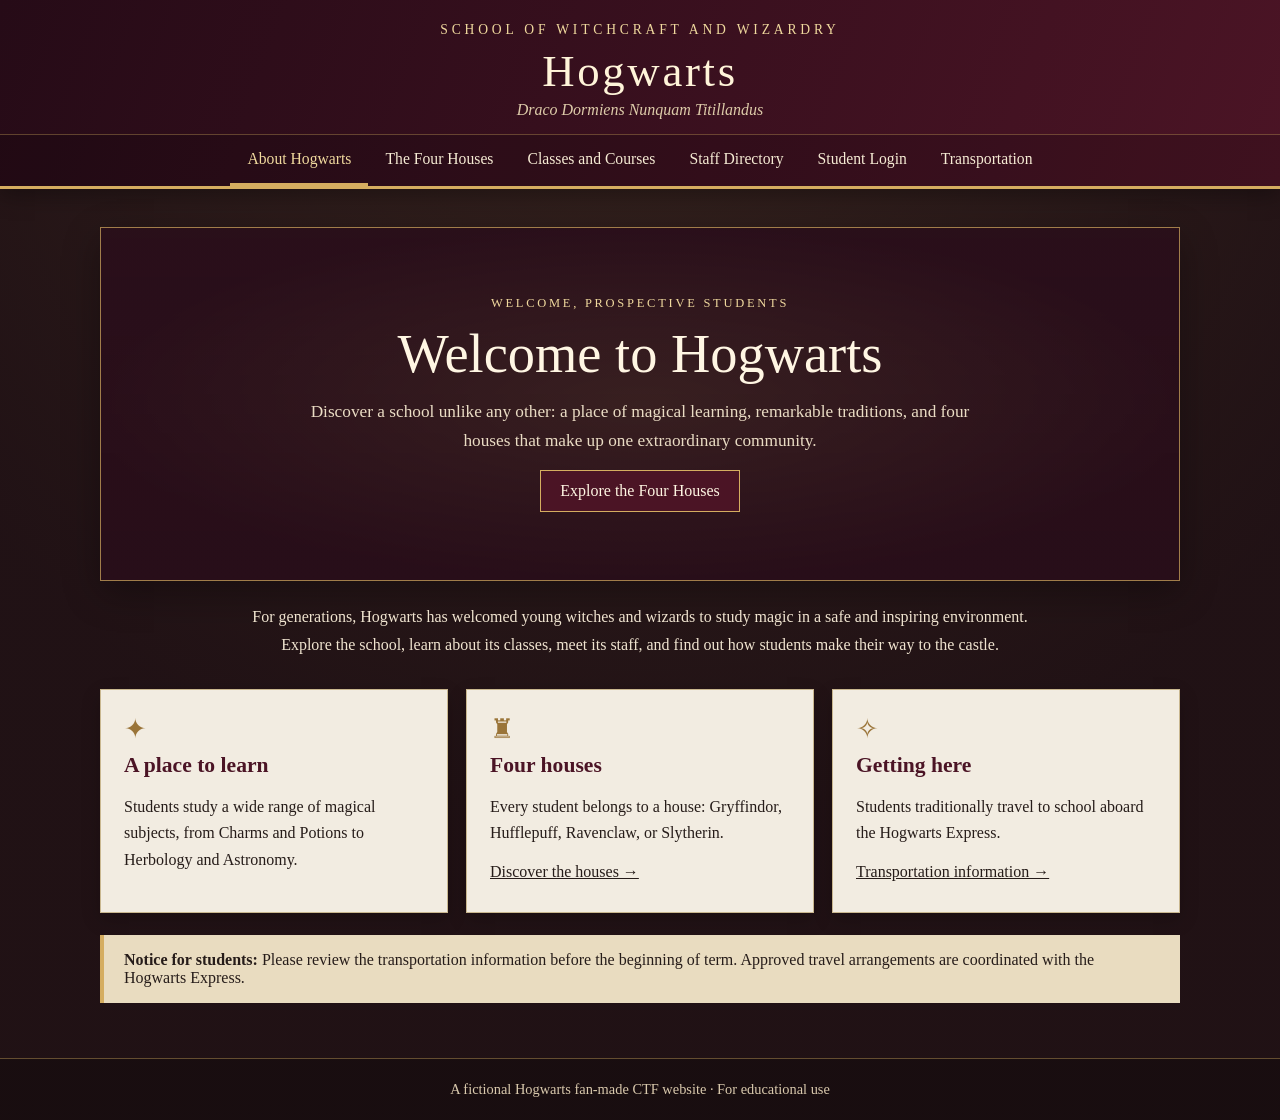
==== hogwartsschoolofwitchcraftandwizardry/index.html @ d5b27ce9 "post hogwartsschoolofwitchcraftandwizardry" ====
<!doctype html>
<html lang="en">
<head>
  <meta charset="utf-8">
  <meta name="viewport" content="width=device-width, initial-scale=1">
  <meta name="description" content="Hogwarts School of Witchcraft and Wizardry information website">
  <title>About Hogwarts | Hogwarts</title>
  <link rel="stylesheet" href="style.css">
  <script src="script.js" defer></script>
</head>
<body data-page="index.html">
  <header id="site-header" class="site-header"></header>
  <main>
    <section class="hero">
  <div class="eyebrow">Welcome, prospective students</div>
  <h2>Welcome to Hogwarts</h2>
  <p>Discover a school unlike any other: a place of magical learning, remarkable traditions, and four houses that make up one extraordinary community.</p>
  <a class="button" href="houses.html">Explore the Four Houses</a>
</section>
<p class="intro">For generations, Hogwarts has welcomed young witches and wizards to study magic in a safe and inspiring environment. Explore the school, learn about its classes, meet its staff, and find out how students make their way to the castle.</p>
<div class="grid">
  <article class="card"><div class="symbol">✦</div><h3>A place to learn</h3><p>Students study a wide range of magical subjects, from Charms and Potions to Herbology and Astronomy.</p></article>
  <article class="card"><div class="symbol">♜</div><h3>Four houses</h3><p>Every student belongs to a house: Gryffindor, Hufflepuff, Ravenclaw, or Slytherin.</p><a href="houses.html">Discover the houses →</a></article>
  <article class="card"><div class="symbol">✧</div><h3>Getting here</h3><p>Students traditionally travel to school aboard the Hogwarts Express.</p><a href="transportation.html">Transportation information →</a></article>
</div>
<div class="notice"><strong>Notice for students:</strong> Please review the transportation information before the beginning of term. Approved travel arrangements are coordinated with the Hogwarts Express.</div>
  </main>
  <footer id="site-footer" class="site-footer"></footer>
</body>
</html>
---- hogwartsschoolofwitchcraftandwizardry/style.css ----
:root {
  --burgundy: #4b1425;
  --burgundy-dark: #260b17;
  --gold: #d5ad60;
  --gold-light: #f0d99e;
  --parchment: #f3ead7;
  --ink: #261c19;
  --muted: #6f6258;
  --card: rgba(255, 250, 239, .94);
}
* { box-sizing: border-box; }
html { scroll-behavior: smooth; }
body {
  margin: 0;
  color: var(--ink);
  background:
    linear-gradient(rgba(32, 17, 20, .78), rgba(32, 17, 20, .88)),
    radial-gradient(circle at top, #80613e, #24151a 65%);
  font-family: Georgia, "Times New Roman", serif;
  min-height: 100vh;
}
a { color: inherit; }
.site-header {
  color: var(--parchment);
  background: linear-gradient(110deg, var(--burgundy-dark), var(--burgundy));
  border-bottom: 3px solid var(--gold);
  box-shadow: 0 5px 22px rgba(0,0,0,.35);
}
.brand {
  text-align: center;
  padding: 22px 16px 15px;
}
.crest {
  color: var(--gold-light);
  font-size: .85rem;
  letter-spacing: .28em;
  text-transform: uppercase;
}
.brand h1 {
  margin: 7px 0 4px;
  color: #fff4d9;
  font-size: clamp(1.8rem, 4vw, 2.8rem);
  font-weight: normal;
  letter-spacing: .06em;
}
.brand p { margin: 0; color: #ddcba9; font-style: italic; }
.nav-wrap {
  border-top: 1px solid rgba(213,173,96,.35);
  background: rgba(0,0,0,.16);
}
.nav-toggle {
  display: none;
  width: 100%;
  border: 0;
  padding: 13px;
  color: var(--parchment);
  background: transparent;
  font: inherit;
  cursor: pointer;
}
.main-nav {
  display: flex;
  justify-content: center;
  align-items: stretch;
  flex-wrap: wrap;
  max-width: 1200px;
  margin: auto;
}
.main-nav a {
  display: block;
  padding: 15px 17px;
  color: #f6ebd4;
  text-decoration: none;
  font-size: .98rem;
  border-bottom: 3px solid transparent;
  transition: background .2s, color .2s, border-color .2s;
}
.main-nav a:hover, .main-nav a:focus-visible {
  color: white;
  background: rgba(255,255,255,.08);
  border-bottom-color: var(--gold-light);
}
.main-nav a[aria-current="page"] {
  color: var(--gold-light);
  border-bottom-color: var(--gold);
}
main {
  width: min(1080px, calc(100% - 32px));
  margin: 38px auto 55px;
}
.hero {
  padding: clamp(30px, 6vw, 68px) 28px;
  text-align: center;
  color: #fff6e3;
  background:
    linear-gradient(rgba(36,12,22,.76), rgba(36,12,22,.83)),
    radial-gradient(ellipse at center, #866b48, #3b1727 72%);
  border: 1px solid rgba(213,173,96,.7);
  box-shadow: 0 12px 35px rgba(0,0,0,.3);
}
.hero .eyebrow {
  color: var(--gold-light);
  letter-spacing: .22em;
  text-transform: uppercase;
  font-size: .78rem;
}
.hero h2 { margin: 12px 0; font-size: clamp(2rem, 5vw, 3.4rem); font-weight: normal; }
.hero p { max-width: 690px; margin: 0 auto; color: #eadcc4; line-height: 1.7; font-size: 1.08rem; }
.page-heading {
  color: #fff0d1;
  text-align: center;
  margin: 0 0 24px;
  font-size: clamp(2rem, 4vw, 2.8rem);
  font-weight: normal;
}
.intro {
  max-width: 780px;
  margin: 22px auto 30px;
  color: #f0e4d0;
  text-align: center;
  line-height: 1.75;
}
.grid {
  display: grid;
  grid-template-columns: repeat( auto-fit, minmax(230px, 1fr) );
  gap: 18px;
  margin-top: 25px;
}
.card {
  padding: 23px;
  background: var(--card);
  border: 1px solid #c9b78f;
  box-shadow: 0 7px 18px rgba(0,0,0,.18);
}
.card h3 { margin: 0 0 10px; color: var(--burgundy); font-size: 1.35rem; }
.card p, .card li { line-height: 1.65; }
.card .symbol { color: #9a7438; font-size: 1.7rem; margin-bottom: 8px; }
.card ul { padding-left: 20px; margin-bottom: 0; }
.content-panel {
  padding: clamp(22px, 4vw, 38px);
  background: var(--parchment);
  border: 1px solid #c9b78f;
  box-shadow: 0 8px 25px rgba(0,0,0,.2);
  line-height: 1.75;
}
.content-panel h3 { color: var(--burgundy); }
.notice {
  margin-top: 22px;
  padding: 16px 20px;
  border-left: 4px solid var(--gold);
  background: #e9dcc0;
}
.button, button.button {
  display: inline-block;
  margin-top: 14px;
  padding: 11px 19px;
  color: #fff6e3;
  background: var(--burgundy);
  border: 1px solid var(--gold);
  text-decoration: none;
  font: inherit;
  cursor: pointer;
}
.button:hover, button.button:hover { background: #682039; }
.form-card {
  max-width: 480px;
  margin: auto;
  padding: 28px;
  background: var(--parchment);
  border: 1px solid #c9b78f;
}
.form-card label { display: block; margin: 14px 0 6px; color: var(--burgundy); font-weight: bold; }
.form-card input {
  width: 100%;
  padding: 12px;
  border: 1px solid #a99a7c;
  background: #fffdf7;
  font: inherit;
}
.form-message { min-height: 1.5em; color: var(--burgundy); font-weight: bold; }
.site-footer {
  padding: 22px 16px;
  color: #d9c9ad;
  text-align: center;
  border-top: 1px solid rgba(213,173,96,.4);
  background: rgba(0,0,0,.25);
  font-size: .9rem;
}
.small-note { color: var(--muted); font-size: .9rem; }
@media (max-width: 760px) {
  .nav-toggle { display: block; }
  .main-nav { display: none; flex-direction: column; }
  .main-nav.is-open { display: flex; }
  .main-nav a { text-align: center; border-bottom-width: 1px; }
  main { margin-top: 24px; }
}
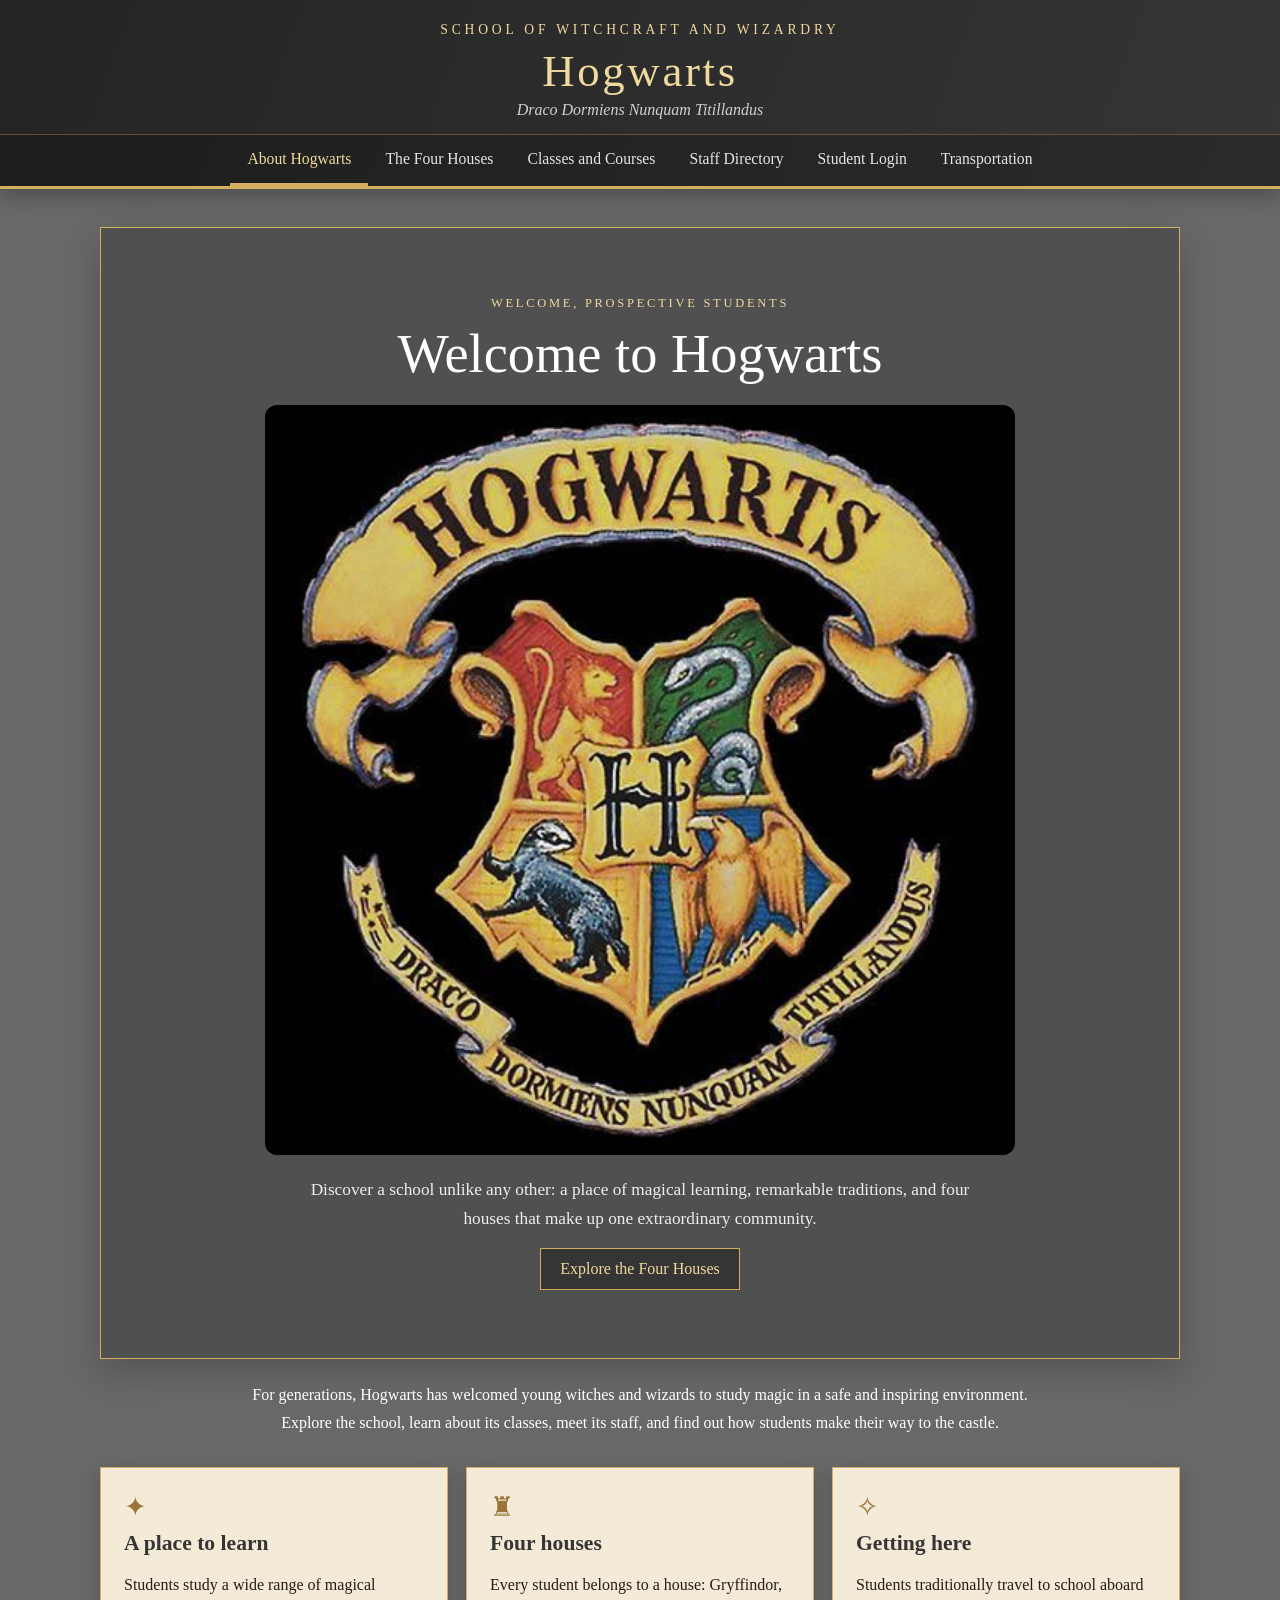
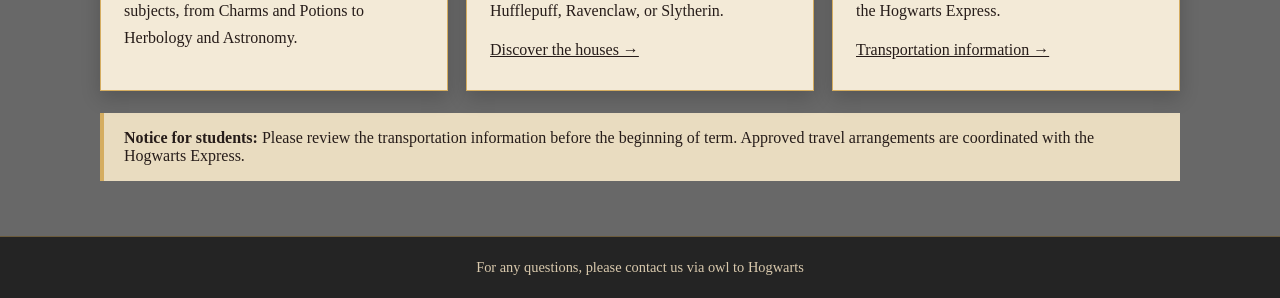
==== commit b7788076: "Hogwarts Crest" ====
--- a/hogwartsschoolofwitchcraftandwizardry/index.html
+++ b/hogwartsschoolofwitchcraftandwizardry/index.html
@@ -14,6 +14,7 @@
     <section class="hero">
   <div class="eyebrow">Welcome, prospective students</div>
   <h2>Welcome to Hogwarts</h2>
+  <img src="Hogwarts_crest.jpg" alt="Hogwarts Crest" class="hero-image">
   <p>Discover a school unlike any other: a place of magical learning, remarkable traditions, and four houses that make up one extraordinary community.</p>
   <a class="button" href="houses.html">Explore the Four Houses</a>
 </section>
--- a/hogwartsschoolofwitchcraftandwizardry/style.css
+++ b/hogwartsschoolofwitchcraftandwizardry/style.css
@@ -1,53 +1,76 @@
 :root {
-  --burgundy: #4b1425;
-  --burgundy-dark: #260b17;
+  --base-gray: #454545;
+  --dark-gray: #353535;
+  --medium-gray: #505050;
+  --light-gray: #686868;
+  --black: #242424;
   --gold: #d5ad60;
   --gold-light: #f0d99e;
   --parchment: #f3ead7;
   --ink: #261c19;
   --muted: #6f6258;
-  --card: rgba(255, 250, 239, .94);
-}
-* { box-sizing: border-box; }
-html { scroll-behavior: smooth; }
+  --card: #f3ead7;
+}
+/* General page styling */
+* {
+  box-sizing: border-box;
+}
+
+html {
+  scroll-behavior: smooth;
+}
+
 body {
   margin: 0;
   color: var(--ink);
-  background:
-    linear-gradient(rgba(32, 17, 20, .78), rgba(32, 17, 20, .88)),
-    radial-gradient(circle at top, #80613e, #24151a 65%);
+  background: #686868;
   font-family: Georgia, "Times New Roman", serif;
   min-height: 100vh;
 }
-a { color: inherit; }
+
+a {
+  color: inherit;
+}
+
+/* Header and navigation */
 .site-header {
   color: var(--parchment);
-  background: linear-gradient(110deg, var(--burgundy-dark), var(--burgundy));
+  background: linear-gradient(110deg, var(--black), var(--dark-gray));
   border-bottom: 3px solid var(--gold);
-  box-shadow: 0 5px 22px rgba(0,0,0,.35);
-}
+  box-shadow: 0 5px 22px rgba(0,0,0,.3);
+}
+
 .brand {
   text-align: center;
   padding: 22px 16px 15px;
 }
+
 .crest {
   color: var(--gold-light);
   font-size: .85rem;
   letter-spacing: .28em;
   text-transform: uppercase;
 }
+
 .brand h1 {
   margin: 7px 0 4px;
-  color: #fff4d9;
+  color: var(--gold-light);
   font-size: clamp(1.8rem, 4vw, 2.8rem);
   font-weight: normal;
   letter-spacing: .06em;
 }
-.brand p { margin: 0; color: #ddcba9; font-style: italic; }
+
+.brand p {
+  margin: 0;
+  color: #d0d0d0;
+  font-style: italic;
+}
+
 .nav-wrap {
   border-top: 1px solid rgba(213,173,96,.35);
-  background: rgba(0,0,0,.16);
-}
+  background: rgba(0,0,0,.2);
+}
+
 .nav-toggle {
   display: none;
   width: 100%;
@@ -58,6 +81,7 @@
   font: inherit;
   cursor: pointer;
 }
+
 .main-nav {
   display: flex;
   justify-content: center;
@@ -66,110 +90,177 @@
   max-width: 1200px;
   margin: auto;
 }
+
 .main-nav a {
   display: block;
   padding: 15px 17px;
-  color: #f6ebd4;
+  color: #e5e5e5;
   text-decoration: none;
   font-size: .98rem;
   border-bottom: 3px solid transparent;
   transition: background .2s, color .2s, border-color .2s;
 }
-.main-nav a:hover, .main-nav a:focus-visible {
+
+.main-nav a:hover,
+.main-nav a:focus-visible {
   color: white;
-  background: rgba(255,255,255,.08);
+  background: rgba(255,255,255,.1);
   border-bottom-color: var(--gold-light);
 }
+
 .main-nav a[aria-current="page"] {
   color: var(--gold-light);
   border-bottom-color: var(--gold);
 }
+
+/* Main content */
 main {
   width: min(1080px, calc(100% - 32px));
   margin: 38px auto 55px;
 }
+
+/* Homepage hero */
 .hero {
   padding: clamp(30px, 6vw, 68px) 28px;
   text-align: center;
-  color: #fff6e3;
-  background:
-    linear-gradient(rgba(36,12,22,.76), rgba(36,12,22,.83)),
-    radial-gradient(ellipse at center, #866b48, #3b1727 72%);
-  border: 1px solid rgba(213,173,96,.7);
-  box-shadow: 0 12px 35px rgba(0,0,0,.3);
-}
+  color: #ffffff;
+  background: #505050;
+  border: 1px solid var(--gold);
+  box-shadow: 0 12px 35px rgba(0,0,0,.2);
+}
+
 .hero .eyebrow {
   color: var(--gold-light);
   letter-spacing: .22em;
   text-transform: uppercase;
   font-size: .78rem;
 }
-.hero h2 { margin: 12px 0; font-size: clamp(2rem, 5vw, 3.4rem); font-weight: normal; }
-.hero p { max-width: 690px; margin: 0 auto; color: #eadcc4; line-height: 1.7; font-size: 1.08rem; }
+
+.hero h2 {
+  margin: 12px 0;
+  font-size: clamp(2rem, 5vw, 3.4rem);
+  font-weight: normal;
+}
+
+.hero p {
+  max-width: 690px;
+  margin: 0 auto;
+  color: #eeeeee;
+  line-height: 1.7;
+  font-size: 1.08rem;
+}
+
+/* Page headings and introductions */
 .page-heading {
-  color: #fff0d1;
+  color: #ffffff;
   text-align: center;
   margin: 0 0 24px;
   font-size: clamp(2rem, 4vw, 2.8rem);
   font-weight: normal;
 }
+
 .intro {
   max-width: 780px;
   margin: 22px auto 30px;
-  color: #f0e4d0;
+  color: #ffffff;
   text-align: center;
   line-height: 1.75;
 }
+
+/* Cards */
 .grid {
   display: grid;
-  grid-template-columns: repeat( auto-fit, minmax(230px, 1fr) );
+  grid-template-columns: repeat(auto-fit, minmax(230px, 1fr));
   gap: 18px;
   margin-top: 25px;
 }
+
 .card {
   padding: 23px;
   background: var(--card);
-  border: 1px solid #c9b78f;
+  border: 1px solid var(--gold);
   box-shadow: 0 7px 18px rgba(0,0,0,.18);
 }
-.card h3 { margin: 0 0 10px; color: var(--burgundy); font-size: 1.35rem; }
-.card p, .card li { line-height: 1.65; }
-.card .symbol { color: #9a7438; font-size: 1.7rem; margin-bottom: 8px; }
-.card ul { padding-left: 20px; margin-bottom: 0; }
+
+.card h3 {
+  margin: 0 0 10px;
+  color: var(--dark-gray);
+  font-size: 1.35rem;
+}
+
+.card p,
+.card li {
+  line-height: 1.65;
+}
+
+.card .symbol {
+  color: #9a7438;
+  font-size: 1.7rem;
+  margin-bottom: 8px;
+}
+
+.card ul {
+  padding-left: 20px;
+  margin-bottom: 0;
+}
+
+/* Parchment content panels */
 .content-panel {
   padding: clamp(22px, 4vw, 38px);
   background: var(--parchment);
-  border: 1px solid #c9b78f;
+  border: 1px solid var(--gold);
   box-shadow: 0 8px 25px rgba(0,0,0,.2);
   line-height: 1.75;
 }
-.content-panel h3 { color: var(--burgundy); }
+
+.content-panel h3 {
+  color: var(--dark-gray);
+}
+
 .notice {
   margin-top: 22px;
   padding: 16px 20px;
   border-left: 4px solid var(--gold);
   background: #e9dcc0;
 }
-.button, button.button {
+
+/* Buttons */
+.button,
+button.button {
   display: inline-block;
   margin-top: 14px;
   padding: 11px 19px;
-  color: #fff6e3;
-  background: var(--burgundy);
+  color: var(--gold-light);
+  background: var(--dark-gray);
   border: 1px solid var(--gold);
   text-decoration: none;
   font: inherit;
   cursor: pointer;
-}
-.button:hover, button.button:hover { background: #682039; }
+  transition: background .2s, color .2s;
+}
+
+.button:hover,
+button.button:hover {
+  color: white;
+  background: var(--black);
+}
+
+/* Login form */
 .form-card {
   max-width: 480px;
   margin: auto;
   padding: 28px;
   background: var(--parchment);
-  border: 1px solid #c9b78f;
-}
-.form-card label { display: block; margin: 14px 0 6px; color: var(--burgundy); font-weight: bold; }
+  border: 1px solid var(--gold);
+}
+
+.form-card label {
+  display: block;
+  margin: 14px 0 6px;
+  color: var(--dark-gray);
+  font-weight: bold;
+}
+
 .form-card input {
   width: 100%;
   padding: 12px;
@@ -177,20 +268,58 @@
   background: #fffdf7;
   font: inherit;
 }
-.form-message { min-height: 1.5em; color: var(--burgundy); font-weight: bold; }
+
+.form-message {
+  min-height: 1.5em;
+  color: var(--dark-gray);
+  font-weight: bold;
+}
+
+/* Footer */
 .site-footer {
   padding: 22px 16px;
   color: #d9c9ad;
   text-align: center;
   border-top: 1px solid rgba(213,173,96,.4);
-  background: rgba(0,0,0,.25);
+  background: var(--black);
   font-size: .9rem;
 }
-.small-note { color: var(--muted); font-size: .9rem; }
+
+.small-note {
+  color: var(--muted);
+  font-size: .9rem;
+}
+
+/* Mobile layout */
 @media (max-width: 760px) {
-  .nav-toggle { display: block; }
-  .main-nav { display: none; flex-direction: column; }
-  .main-nav.is-open { display: flex; }
-  .main-nav a { text-align: center; border-bottom-width: 1px; }
-  main { margin-top: 24px; }
-}
+  .nav-toggle {
+    display: block;
+  }
+
+  .main-nav {
+    display: none;
+    flex-direction: column;
+  }
+
+  .main-nav.is-open {
+    display: flex;
+  }
+
+  .main-nav a {
+    text-align: center;
+    border-bottom-width: 1px;
+  }
+
+  main {
+    margin-top: 24px;
+  }
+}
+
+.hero-image {
+  width: 100%;
+  max-width: 750px;
+  height: auto;
+  display: block;
+  margin: 20px auto;
+  border-radius: 12px;
+}
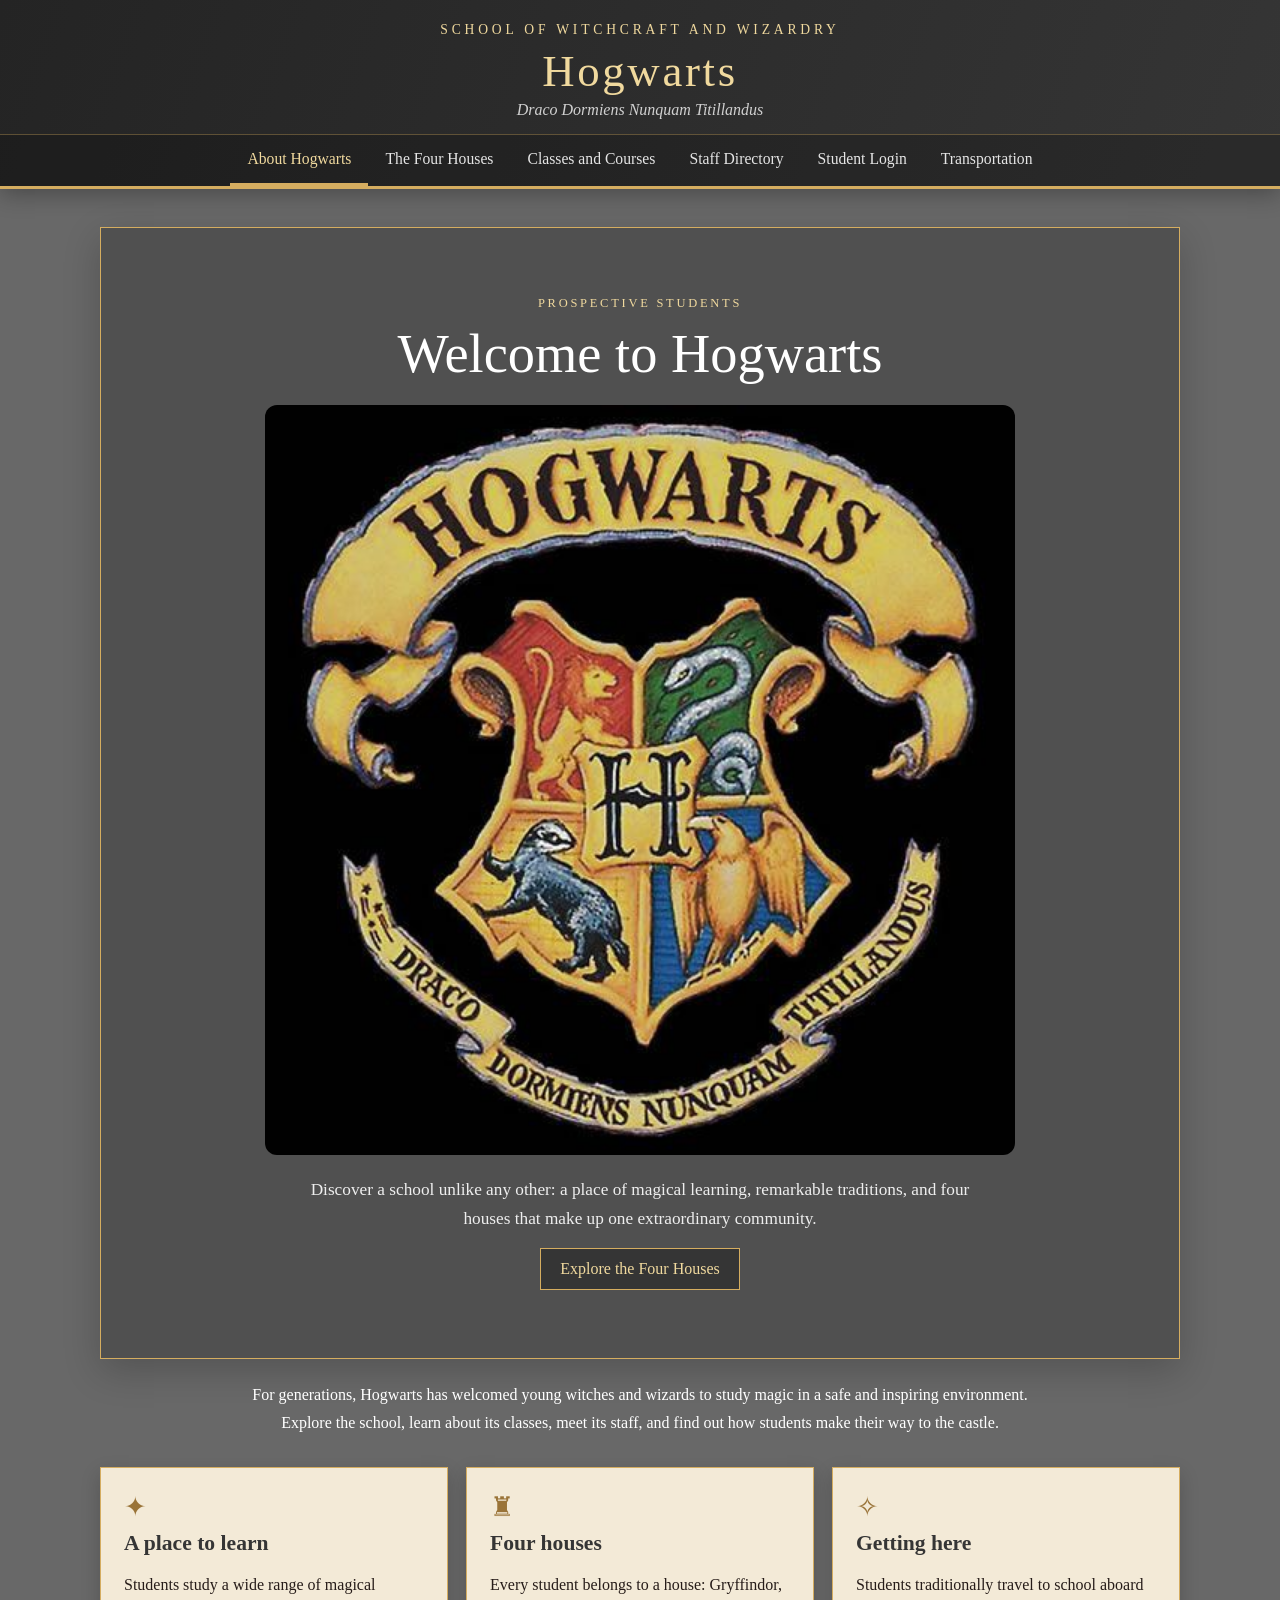
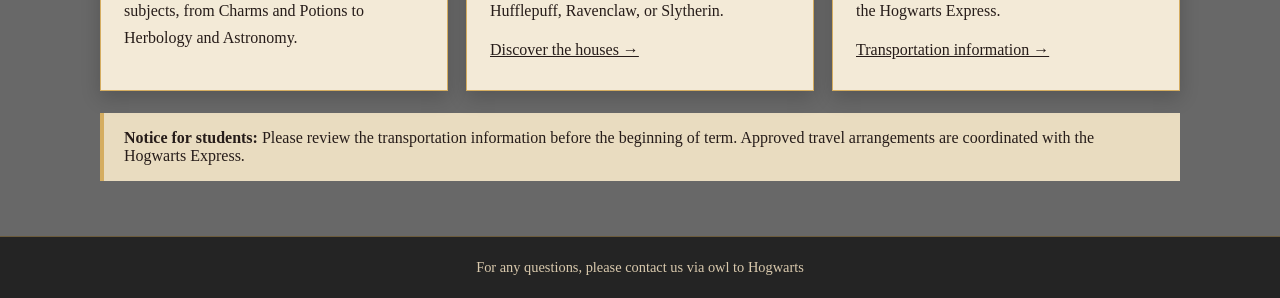
==== commit 3b25c5f7: "Welcome message" ====
--- a/hogwartsschoolofwitchcraftandwizardry/index.html
+++ b/hogwartsschoolofwitchcraftandwizardry/index.html
@@ -12,7 +12,7 @@
   <header id="site-header" class="site-header"></header>
   <main>
     <section class="hero">
-  <div class="eyebrow">Welcome, prospective students</div>
+  <div class="eyebrow">prospective students</div>
   <h2>Welcome to Hogwarts</h2>
   <img src="Hogwarts_crest.jpg" alt="Hogwarts Crest" class="hero-image">
   <p>Discover a school unlike any other: a place of magical learning, remarkable traditions, and four houses that make up one extraordinary community.</p>
